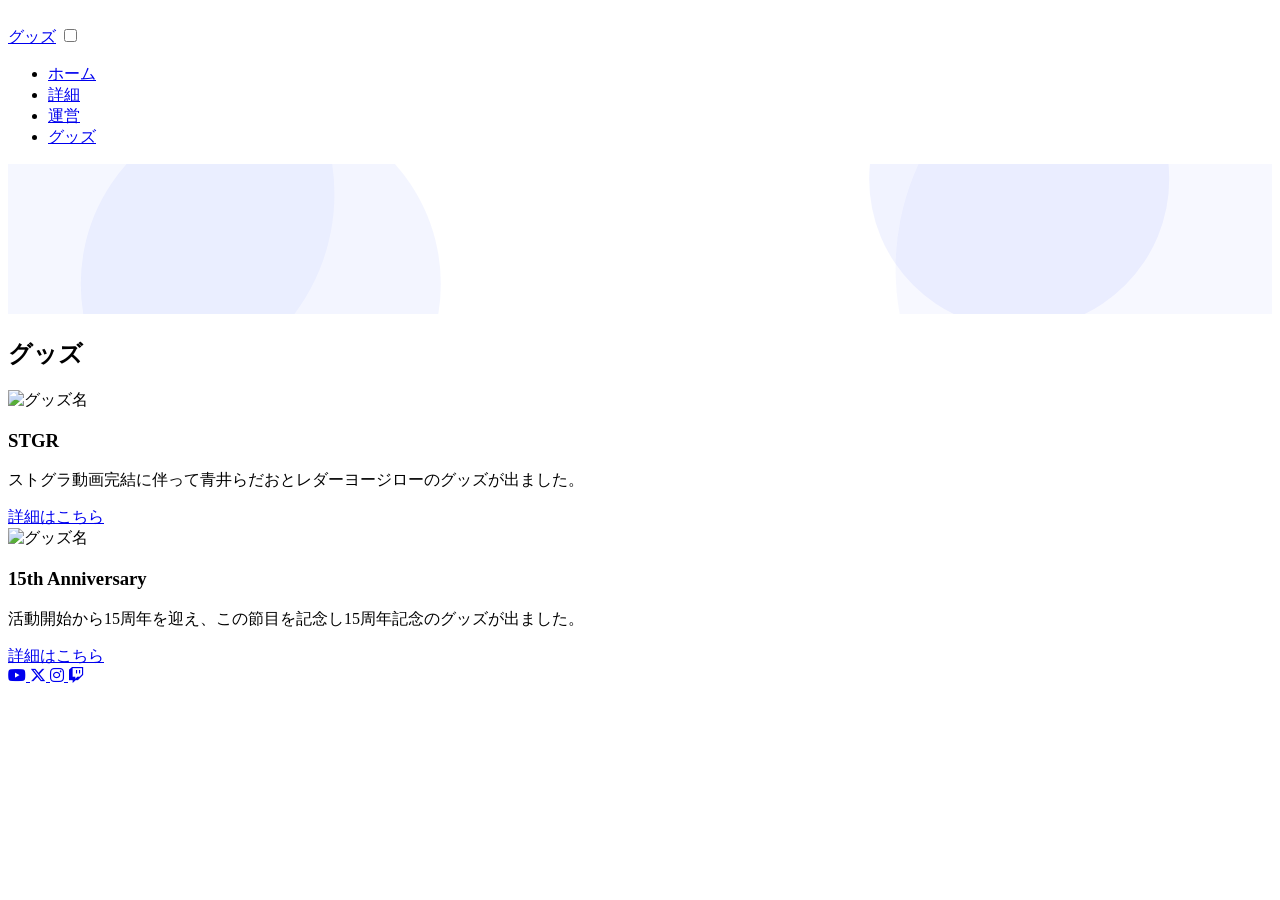
==== goods.html @ 2cfcc07a "Add files via upload" ====
<!DOCTYPE html>
<html lang="ja">

<head>
    <meta charset="UTF-8">
    <meta name="viewport" content="width=device-width, initial-scale=1.0">
    <title>グッズ</title>
    <link rel="stylesheet" href="css/style.css">
    <link rel="stylesheet" href="https://cdnjs.cloudflare.com/ajax/libs/font-awesome/6.5.1/css/all.min.css">
</head>

<body>

    <img src="images/ratti.png" alt="" id="cursorImage">

    <header class="c-header c-hamburger-menu">
        <!-- 追記 クラスを追記 -->
        <a href="#" class="c-header__logo">グッズ</a>
        <input type="checkbox" name="hamburger" id="hamburger"
            class="c-hamburger-menu__input" /><!-- 追記 idはlabelのforと同じにする -->
        <label for="hamburger" class="c-hamburger-menu__bg"></label><!-- 追記 ハンバーガーメニューを開いた時の背景 -->
        <ul class="c-header__list c-hamburger-menu__list">
            <!-- 追記 クラスを追記 -->
            <li class="c-header__list-item">
                <a href="index.html" class="c-header__list-link">ホーム</a>
            </li>
            <li class="c-header__list-item">
                <a href="detail.html" class="c-header__list-link">詳細</a>
            </li>
            <li class="c-header__list-item">
                <a href="management.html" class="c-header__list-link">運営</a>
            </li>
            <li class="c-header__list-item">
                <a href="goods.html" class="c-header__list-link">グッズ</a>
            </li>

        </ul>
        <label for="hamburger" class="c-hamburger-menu__button"><!-- 追記 ハンバーガーメニューのボタン -->
            <span class="c-hamburger-menu__button-mark"></span>
            <span class="c-hamburger-menu__button-mark"></span>
            <span class="c-hamburger-menu__button-mark"></span>
        </label>
    </header>

    <div class="background-decoration">
        <svg width="100%" height="100%">
            <circle cx="10%" cy="20%" r="200" fill="#3b5cff" opacity="0.05" />
            <circle cx="80%" cy="10%" r="150" fill="#3b5cff" opacity="0.07" />
            <circle cx="90%" cy="70%" r="250" fill="#3b5cff" opacity="0.04" />
            <circle cx="20%" cy="80%" r="180" fill="#3b5cff" opacity="0.06" />
        </svg>
    </div>

    <div class="text-detail">
        <h2>グッズ</h2>
    </div>

    <div class="goods-list">
        <div class="goods-card">
            <img src="images/stgr (1).webp" alt="グッズ名">
            <div class="goods-card__info">
                <h3>STGR</h3>
                <p>ストグラ動画完結に伴って青井らだおとレダーヨージローのグッズが出ました。</p>
                <a href="https://rader-shop.com/collections/stgr" target="_blank" class="goods-btn">詳細はこちら</a>
            </div>
        </div>
        <div class="goods-card">
            <img src="images/footer_75002134-2767-4610-ae44-32c673217078.webp" alt="グッズ名">
            <div class="goods-card__info">
                <h3>15th Anniversary</h3>
                <p>活動開始から15周年を迎え、この節目を記念し15周年記念のグッズが出ました。</p>
                <a href="https://rader-shop.com/collections/15th" target="_blank" class="goods-btn">詳細はこちら</a>
            </div>
        </div>
        <!-- カードを増やすときはこのブロックをコピー -->
    </div>

    <footer class="footer">
        <a href="https://www.youtube.com/@radaooo" target="_blank">
            <i class="fa-brands fa-youtube"></i>
        </a>

        <a href="https://x.com/radaokun" target="_blank">
            <i class="fa-brands fa-x-twitter"></i>
        </a>

        <a href="https://www.instagram.com/radaokun/" target="_blank">
            <i class="fa-brands fa-instagram"></i>
        </a>

        <a href="https://www.twitch.tv/rader?lang=ja" target="_blank">
            <i class="fa-brands fa-twitch"></i>
        </a>
    </footer>
    <script src="javascrpt/moveSliber.js"></script>
</body>

</html>
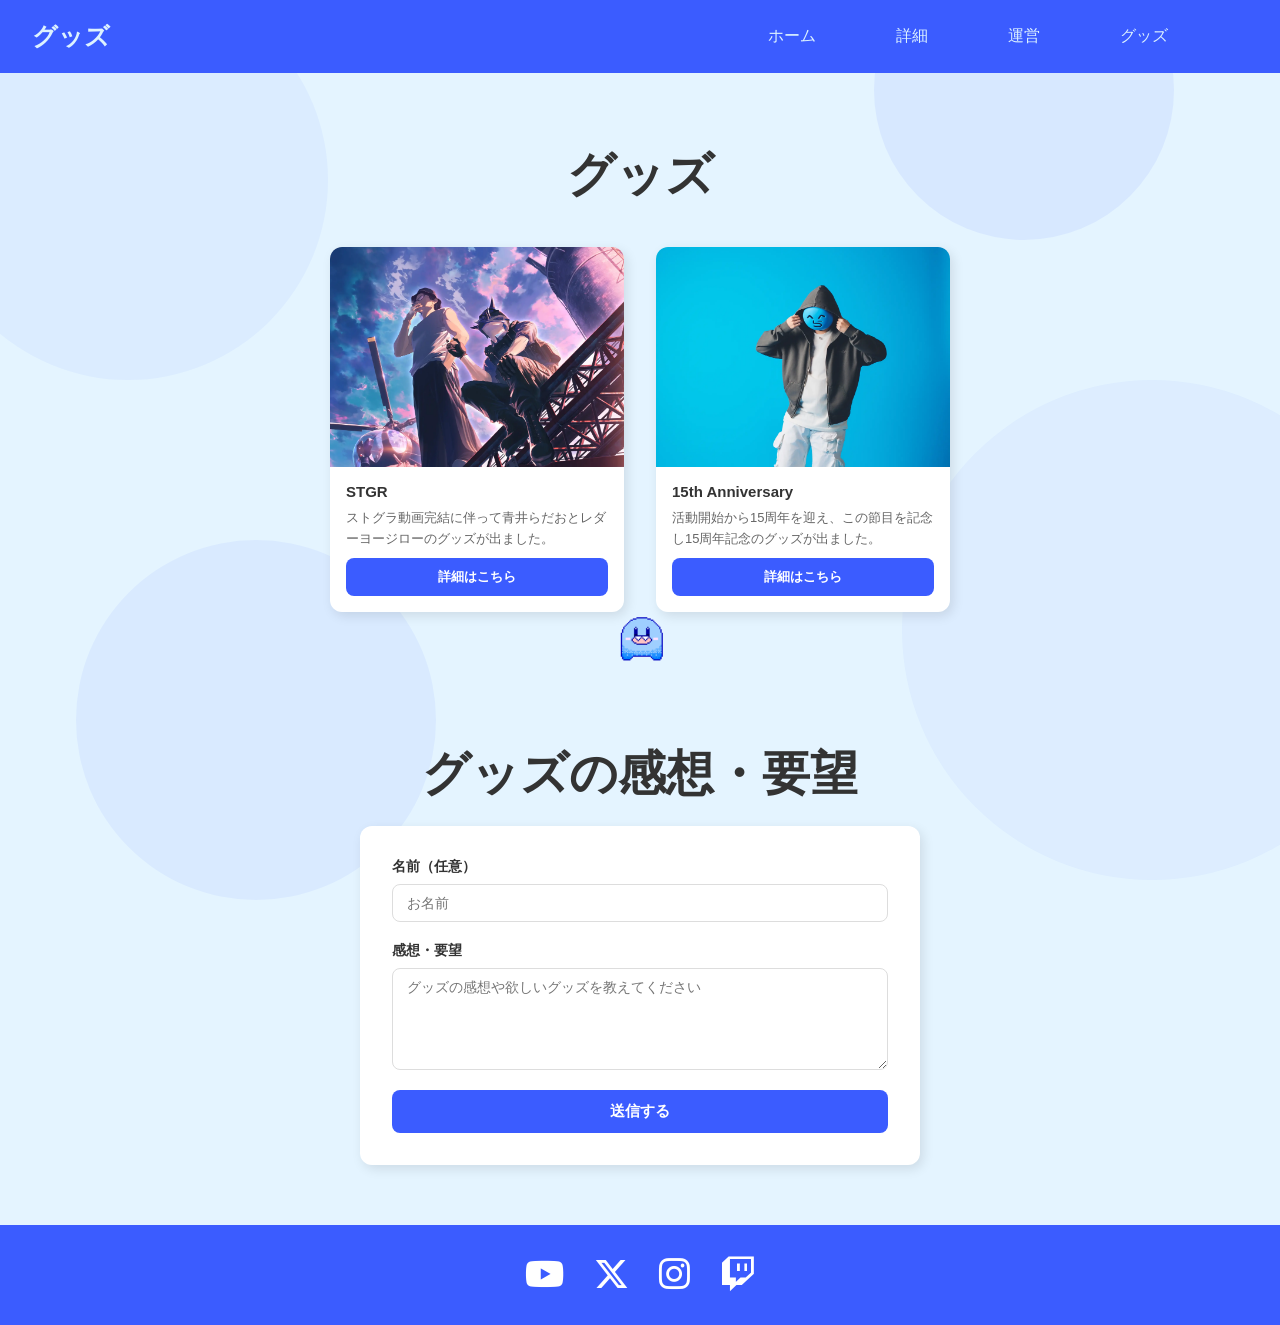
==== commit c7c559ba: "Add files via upload" ====
--- a/goods.html
+++ b/goods.html
@@ -72,7 +72,24 @@
                 <a href="https://rader-shop.com/collections/15th" target="_blank" class="goods-btn">詳細はこちら</a>
             </div>
         </div>
-        <!-- カードを増やすときはこのブロックをコピー -->
+    </div>
+
+    <div class="text-detail">
+        <h2>グッズの感想・要望</h2>
+    </div>
+
+    <div class="contact-wrap">
+        <form class="contact-form">
+            <div class="contact-form__group">
+                <label for="name">名前（任意）</label>
+                <input type="text" id="name" name="name" placeholder="お名前">
+            </div>
+            <div class="contact-form__group">
+                <label for="message">感想・要望</label>
+                <textarea id="message" name="message" placeholder="グッズの感想や欲しいグッズを教えてください" rows="5"></textarea>
+            </div>
+            <button type="submit" class="contact-btn">送信する</button>
+        </form>
     </div>
 
     <footer class="footer">
--- a/css/style.css
+++ b/css/style.css
@@ -0,0 +1,1015 @@
+body {
+
+  margin: 0;
+
+  background-color: rgb(228, 244, 255);
+
+  font-family: sans-serif;
+
+  display: flex;
+
+  flex-direction: column;
+
+  min-height: 10px;
+
+}
+
+.background-decoration {
+
+  position: fixed;
+
+  top: 0;
+
+  left: 0;
+
+  width: 100%;
+
+  height: 100%;
+
+  pointer-events: none;
+
+  z-index: -1;
+
+  overflow: hidden;
+
+}
+
+#cursorImage {
+  position: fixed;
+  top: 0;
+  left: 0;
+  width: 60px;
+  height: 60px;
+  object-fit: contain;
+  pointer-events: none;
+  transform: translate(-50%, -50%);
+  transition: transform 0.1s ease;
+  z-index: 9999;
+}
+
+html,
+body {
+
+  margin: 0;
+
+  padding: 0;
+
+  min-height: 100%;
+
+}
+
+* {
+
+  box-sizing: border-box;
+
+}
+
+.c-header {
+
+  align-items: center;
+
+  background-color: #3b5cff;
+
+  box-sizing: border-box;
+
+  display: flex;
+
+  justify-content: space-between;
+
+  padding: 1rem 2rem;
+
+  width: 100%;
+
+}
+
+.c-header__logo {
+
+  color: #ddf2ff;
+
+  min-width: 300px;
+
+  text-decoration: none;
+
+  font-size: 25px;
+
+  font-weight: bold;
+
+}
+
+.c-header__list {
+
+  box-sizing: border-box;
+
+  display: flex;
+
+  margin: 0;
+
+  padding: 0;
+
+}
+
+.c-header__list-item {
+
+  list-style: none;
+
+}
+
+.c-header__list-link {
+
+  color: #ddf2ff;
+
+  display: block;
+
+  margin-right: 80px;
+
+  text-decoration: none;
+
+  padding: 10px 0;
+
+}
+
+.c-header__list-link:hover {
+
+  filter: opacity(0.5);
+
+}
+
+.c-hamburger-menu {
+
+  position: relative;
+
+}
+
+@media screen and (max-width: 750px) {
+
+  .c-hamburger-menu__list {
+
+    background-color: #3b5cff;
+
+    align-items: flex-start;
+
+    display: flex;
+
+    flex-direction: column;
+
+    left: 0;
+
+    padding: 2rem;
+
+    position: absolute;
+
+    transform: translateX(-100%);
+
+    transition: 0.3s;
+
+    top: 100%;
+
+    width: 100%;
+
+  }
+
+  #hamburger:checked~.c-hamburger-menu__list {
+
+    transform: translateX(0%);
+
+    transition: 0.3s;
+
+  }
+
+}
+
+.c-hamburger-menu__input {
+
+  display: none;
+
+}
+
+.c-hamburger-menu__bg {
+
+  background-color: #ddf2ff;
+
+  cursor: pointer;
+
+  display: none;
+
+  height: 100vh;
+
+  left: 0;
+
+  opacity: 0.5;
+
+  position: absolute;
+
+  top: 0;
+
+  width: 100%;
+
+  z-index: -1;
+
+}
+
+#hamburger:checked~.c-hamburger-menu__bg {
+
+  display: block;
+
+}
+
+.c-hamburger-menu__button {
+
+  display: none;
+
+}
+
+.c-hamburger-menu__list {
+
+  z-index: 100;
+  /* 追加 */
+
+}
+
+@media screen and (max-width: 750px) {
+
+  .c-hamburger-menu__button {
+
+    align-items: center;
+
+    appearance: none;
+
+    background-color: transparent;
+
+    border: none;
+
+    cursor: pointer;
+
+    display: flex;
+
+    flex-direction: column;
+
+    gap: 5px;
+
+    height: 40px;
+
+    justify-content: center;
+
+    width: 40px;
+
+  }
+
+}
+
+.c-hamburger-menu__button-mark {
+
+  background-color: #ddf2ff;
+
+  display: block;
+
+  height: 2px;
+
+  transition: 0.3s;
+
+  width: 23px;
+
+}
+
+@media screen and (max-width: 750px) {
+
+  #hamburger:checked~.c-hamburger-menu__button .c-hamburger-menu__button-mark:nth-of-type(1) {
+
+    transform: translate(2px, 1px) rotate(45deg);
+
+    transform-origin: 0%;
+
+  }
+
+  #hamburger:checked~.c-hamburger-menu__button .c-hamburger-menu__button-mark:nth-of-type(2) {
+
+    opacity: 0;
+
+  }
+
+  #hamburger:checked~.c-hamburger-menu__button .c-hamburger-menu__button-mark:nth-of-type(3) {
+
+    transform: translate(2px, 3px) rotate(-45deg);
+
+    transform-origin: 0%;
+
+  }
+
+}
+
+.main-image {
+
+  width: 30%;
+
+  margin-top: 70px;
+
+  margin-left: 0;
+
+  max-width: 300px;
+
+}
+
+.section {
+
+  display: flex;
+
+  justify-content: center;
+
+  align-items: center;
+
+  gap: 80px;
+
+  padding: 20px;
+
+  flex-wrap: nowrap;
+
+}
+
+.section .text {
+
+  margin-top: 70px;
+
+}
+
+.section .text p {
+
+  border: none;
+
+  padding: 20px;
+
+  background-color: rgb(89, 100, 255);
+
+  font-size: clamp(16px, 1.25vw, 20px);
+
+  line-height: 1.8;
+
+  max-width: 500px;
+
+  width: 80%;
+
+  border-radius: 10px;
+
+  color: white;
+
+}
+
+@media screen and (max-width: 900px) {
+
+  .section {
+
+    flex-direction: column;
+
+    align-items: center;
+
+  }
+
+  .main-image {
+
+    margin-left: 0;
+    margin-top: 20px;
+
+  }
+
+  .section .text p {
+
+    width: 90%;
+
+  }
+
+}
+
+.f {
+
+  width: 100%;
+
+  max-width: 800px;
+
+  margin: 0 auto;
+
+}
+
+/* ===== スライダー ===== */
+
+.slider-wrapper {
+
+  position: relative;
+
+  width: 600px;
+
+  max-width: 100%;
+
+  overflow: hidden;
+
+  border-radius: 16px;
+
+  user-select: none;
+
+  margin: 0 auto;
+
+  margin-bottom: 20px;
+
+}
+
+.slider {
+
+  display: flex;
+
+  transition: transform 0.35s ease;
+
+  will-change: transform;
+
+  cursor: grab;
+
+}
+
+.slider.grabbing {
+
+  cursor: grabbing;
+
+  transition: none;
+
+}
+
+.slide {
+
+  flex: 0 0 100%;
+
+  aspect-ratio: 16 / 9;
+
+  position: relative;
+
+}
+
+.slide iframe {
+
+  position: absolute;
+
+  top: 0;
+
+  left: 0;
+
+  width: 100%;
+
+  height: 100%;
+
+  border: none;
+
+}
+
+/* ===== 矢印ボタン ===== */
+
+.arrow {
+
+  position: absolute;
+
+  top: 50%;
+
+  transform: translateY(-50%);
+
+  background: rgba(255, 255, 255, 0.25);
+
+  border: none;
+
+  color: #fff;
+
+  font-size: 2rem;
+
+  width: 44px;
+
+  height: 44px;
+
+  border-radius: 50%;
+
+  cursor: pointer;
+
+  display: flex;
+
+  align-items: center;
+
+  justify-content: center;
+
+  transition: background 0.2s;
+
+  z-index: 10;
+
+}
+
+.arrow:hover {
+
+  background: rgba(255, 255, 255, 0.5);
+
+}
+
+.prev {
+  left: 12px;
+}
+
+.next {
+  right: 12px;
+}
+
+/* ===== ドット ===== */
+
+.dots {
+
+  position: absolute;
+
+  bottom: 14px;
+
+  width: 100%;
+
+  display: flex;
+
+  justify-content: center;
+
+  gap: 8px;
+
+}
+
+.dot {
+
+  width: 10px;
+
+  height: 10px;
+
+  border-radius: 50%;
+
+  background: rgba(255, 255, 255, 0.4);
+
+  cursor: pointer;
+
+  transition: background 0.2s, transform 0.2s;
+
+}
+
+.dot.active {
+
+  background: #fff;
+
+  transform: scale(1.3);
+
+}
+
+/* ===== フッター ===== */
+
+.footer {
+
+  background-color: #3b5cff;
+
+  padding: 30px;
+
+  display: flex;
+
+  justify-content: center;
+
+  gap: 30px;
+
+}
+
+.footer a {
+
+  color: white;
+
+  font-size: 35px;
+
+  transition: 0.3s;
+
+}
+
+.footer a:hover {
+
+  opacity: 0.7;
+
+  transform: scale(1.2);
+
+}
+
+/* ===== 詳細ページ ===== */
+
+.side-image {
+
+  width: 70%;
+
+  margin-top: 60px;
+
+  margin-left: 0;
+
+  max-width: 700px;
+
+}
+
+.section-detail {
+
+  display: flex;
+
+  justify-content: center;
+
+  align-items: center;
+
+  gap: 80px;
+
+  padding: 70px 20px;
+
+  flex-wrap: wrap;
+
+  flex-direction: column;
+
+}
+
+.section-detail .text p {
+  border: none;
+  padding: 20px;
+  background-color: rgb(89, 100, 255);
+  font-size: clamp(16px, 1.25vw, 20px);
+  line-height: 1.8;
+  max-width: 800px;
+  width: 95%;
+  border-radius: 10px;
+  color: white;
+  margin: 0 auto;
+}
+
+@media screen and (max-width: 900px) {
+  .section-detail {
+    gap: 30px;
+  }
+
+  .side-image {
+    width: 90%;
+    margin-left: 0;
+  }
+
+  .section-detail .text p {
+    width: 90%;
+    font-size: 18px;
+  }
+}
+
+.profile-table {
+  border-collapse: collapse;
+  width: 100%;
+  max-width: 600px;
+  margin: 20px auto;
+}
+
+.profile-table th,
+.profile-table td {
+  padding: 14px 20px;
+  text-align: left;
+  border-bottom: 1px solid rgba(0, 0, 0, 0.1);
+  font-size: 15px;
+}
+
+.profile-table th {
+  width: 140px;
+  color: #3b5cff;
+  font-weight: bold;
+  white-space: nowrap;
+}
+
+.profile-table td {
+  color: #333;
+}
+
+.profile-table tr:last-child th,
+.profile-table tr:last-child td {
+  border-bottom: none;
+}
+
+.x {
+  width: 100%;
+  max-width: 800px;
+  margin: 0 auto;
+  flex: 1;
+}
+
+.text-detail {
+  text-align: center;
+  margin-top: 30px;
+  margin-bottom: 10px;
+  padding: 0 20px;
+}
+
+.text-detail h2 {
+  font-size: clamp(28px, 4vw, 48px);
+  color: #333;
+  margin-bottom: 10px;
+}
+
+.divider {
+  display: flex;
+  align-items: center;
+  text-align: center;
+  margin: 30px 40px;
+  gap: 16px;
+}
+
+.divider::before,
+.divider::after {
+  content: '';
+  flex: 1;
+  border-top: 2px solid #3b5cff;
+}
+
+.divider span {
+  color: #3b5cff;
+  font-size: 16px;
+  font-weight: bold;
+  white-space: nowrap;
+}
+
+
+.sticky-note {
+  background-color: #fffde7;
+  border-radius: 8px;
+  padding: 20px 30px;
+  /* 上下20px 左右30px に拡大 */
+  width: 100%;
+  /* 160px → 420px に拡大 */
+  max-width: 100%;
+  /* スマホでもはみ出さないように */
+  box-shadow: 3px 4px 10px rgba(0, 0, 0, 0.2);
+  text-align: left;
+  position: relative;
+  margin: 0 auto;
+  /* ← 追加：中央寄せ */
+  display: flex;
+  align-items: center;
+  gap: 20px;
+  box-sizing: border-box;
+  opacity: 0;
+  transform: translateX(80px);
+  transition: opacity 0.6s ease, transform 0.6s ease;
+}
+
+.sticky-note.visible {
+  opacity: 1;
+  transform: translateX(0);
+}
+
+.sticky-note img {
+  width: 120px;
+  /* 横に大きくなったので画像サイズも調整 */
+  height: 120px;
+  object-fit: cover;
+  border-radius: 6px;
+  margin-bottom: 10px;
+  flex-shrink: 0;
+}
+
+.sticky-note p {
+  font-size: 13px;
+  color: #333;
+  line-height: 1.6;
+  margin: 0;
+  background-color: transparent;
+  border-radius: 0;
+  padding: 0;
+  width: 100%;
+  max-width: 100%;
+}
+
+.notes-wrap {
+  display: flex;
+  flex-direction: column;
+  gap: 16px;
+  padding: 20px;
+  width: 100%;
+  box-sizing: border-box;
+  overflow-x: hidden;
+}
+
+.member-list {
+  display: flex;
+  flex-direction: column;
+  gap: 60px;
+  padding: 20px 0;
+  max-width: 100%;
+  margin: 0 auto;
+  width: 100%;
+  box-sizing: border-box;
+}
+
+.member-card {
+  position: relative;
+  border-radius: 0;
+  height: 140px;
+  display: flex;
+  align-items: center;
+  overflow: visible;
+  /* 画像がはみ出るのでvisible */
+
+  opacity: 0;
+  transform: translateX(-60px);
+  transition: opacity 0.6s ease, transform 0.6s ease;
+}
+
+.member-card__info {
+  position: relative;
+  z-index: 2;
+  padding: 0 0 0 20%;
+  flex: 1;
+
+  opacity: 0;
+  transform: translateX(-30px);
+  transition: opacity 0.5s ease 0.3s, transform 0.5s ease 0.3s;
+}
+
+.member-card__info h3 {
+  margin: 0 0 8px;
+  font-size: 20px;
+  font-weight: 700;
+  color: white;
+}
+
+.member-card.visible {
+  opacity: 1;
+  transform: translateX(0);
+}
+
+.member-card__info p {
+  margin: 0;
+  font-size: 13px;
+  color: rgba(255, 255, 255, 0.85);
+}
+
+.member-card__img {
+  position: absolute;
+  right: 20%;
+  bottom: 0;
+  /* 下から画像がはみ出す */
+  z-index: 2;
+  height: 180px;
+  /* カードより30px大きくはみ出る */
+  width: 150px;
+  object-fit: contain;
+  opacity: 0;
+  transform: translateY(40px);
+  transition: opacity 0.6s ease 0.5s, transform 0.6s ease 0.5s;
+}
+
+.member-card.visible .member-card__info {
+  opacity: 1;
+  transform: translateX(0);
+}
+
+.member-card.visible .member-card__img {
+  opacity: 1;
+  transform: translateY(0);
+}
+
+/* イメージカラー：4人分を実際の色に変えてください */
+.member-card--yellow {
+  background-color: #f5c400;
+}
+
+.member-card--green {
+  background-color: #2ecc71;
+}
+
+.member-card--red {
+  background-color: #e83030;
+}
+
+.member-card--purple {
+  background-color: #8b3fe8;
+}
+
+.goods-list {
+  display: grid;
+  grid-template-columns: repeat(auto-fill, minmax(200px, 1fr));
+  gap: 32px;
+  padding: 20px 40px 60px;
+  max-width: 700px;
+  margin: 0 auto;
+  width: 100%;
+  box-sizing: border-box;
+}
+
+.goods-card {
+  background-color: white;
+  border-radius: 12px;
+  box-shadow: 3px 4px 12px rgba(0, 0, 0, 0.1);
+  overflow: hidden;
+  display: flex;
+  flex-direction: column;
+}
+
+.goods-card img {
+  width: 100%;
+  aspect-ratio: 4 / 3;
+  object-fit: cover;
+}
+
+.goods-card__info {
+  padding: 16px;
+  display: flex;
+  flex-direction: column;
+  gap: 8px;
+  flex: 1;
+}
+
+.goods-card__info h3 {
+  margin: 0;
+  font-size: 15px;
+  color: #333;
+  font-weight: bold;
+}
+
+.goods-card__info p {
+  margin: 0;
+  font-size: 13px;
+  color: #666;
+  line-height: 1.6;
+  flex: 1;
+}
+
+.goods-btn {
+  display: block;
+  text-align: center;
+  background-color: #3b5cff;
+  color: white;
+  text-decoration: none;
+  padding: 10px;
+  border-radius: 8px;
+  font-size: 13px;
+  font-weight: bold;
+  transition: 0.3s;
+  margin-top: auto;
+}
+
+.goods-btn:hover {
+  opacity: 0.8;
+  transform: scale(1.02);
+}
+
+@media screen and (max-width: 600px) {
+  .goods-list {
+    grid-template-columns: 1fr;
+    padding: 20px 16px 60px;
+    gap: 16px;
+  }
+}
+
+.contact-wrap {
+  max-width: 600px;
+  margin: 0 auto 60px;
+  padding: 0 20px;
+  width: 100%;
+  box-sizing: border-box;
+}
+
+.contact-form {
+  background-color: white;
+  border-radius: 12px;
+  box-shadow: 3px 4px 12px rgba(0, 0, 0, 0.1);
+  padding: 32px;
+  display: flex;
+  flex-direction: column;
+  gap: 20px;
+}
+
+.contact-form__group {
+  display: flex;
+  flex-direction: column;
+  gap: 8px;
+}
+
+.contact-form__group label {
+  font-size: 14px;
+  font-weight: bold;
+  color: #333;
+}
+
+.contact-form__group input,
+.contact-form__group textarea {
+  border: 1px solid #ddd;
+  border-radius: 8px;
+  font-size: 14px;
+  outline: none;
+  padding: 10px 14px;
+  transition: border 0.2s;
+  font-family: sans-serif;
+}
+
+.contact-form__group input:focus,
+.contact-form__group textarea:focus {
+  border-color: #3b5cff;
+}
+
+.contact-btn {
+  background-color: #3b5cff;
+  border: none;
+  border-radius: 8px;
+  color: white;
+  cursor: pointer;
+  font-size: 15px;
+  font-weight: bold;
+  padding: 12px;
+  transition: 0.3s;
+}
+
+.contact-btn:hover {
+  opacity: 0.8;
+  transform: scale(1.02);
+}
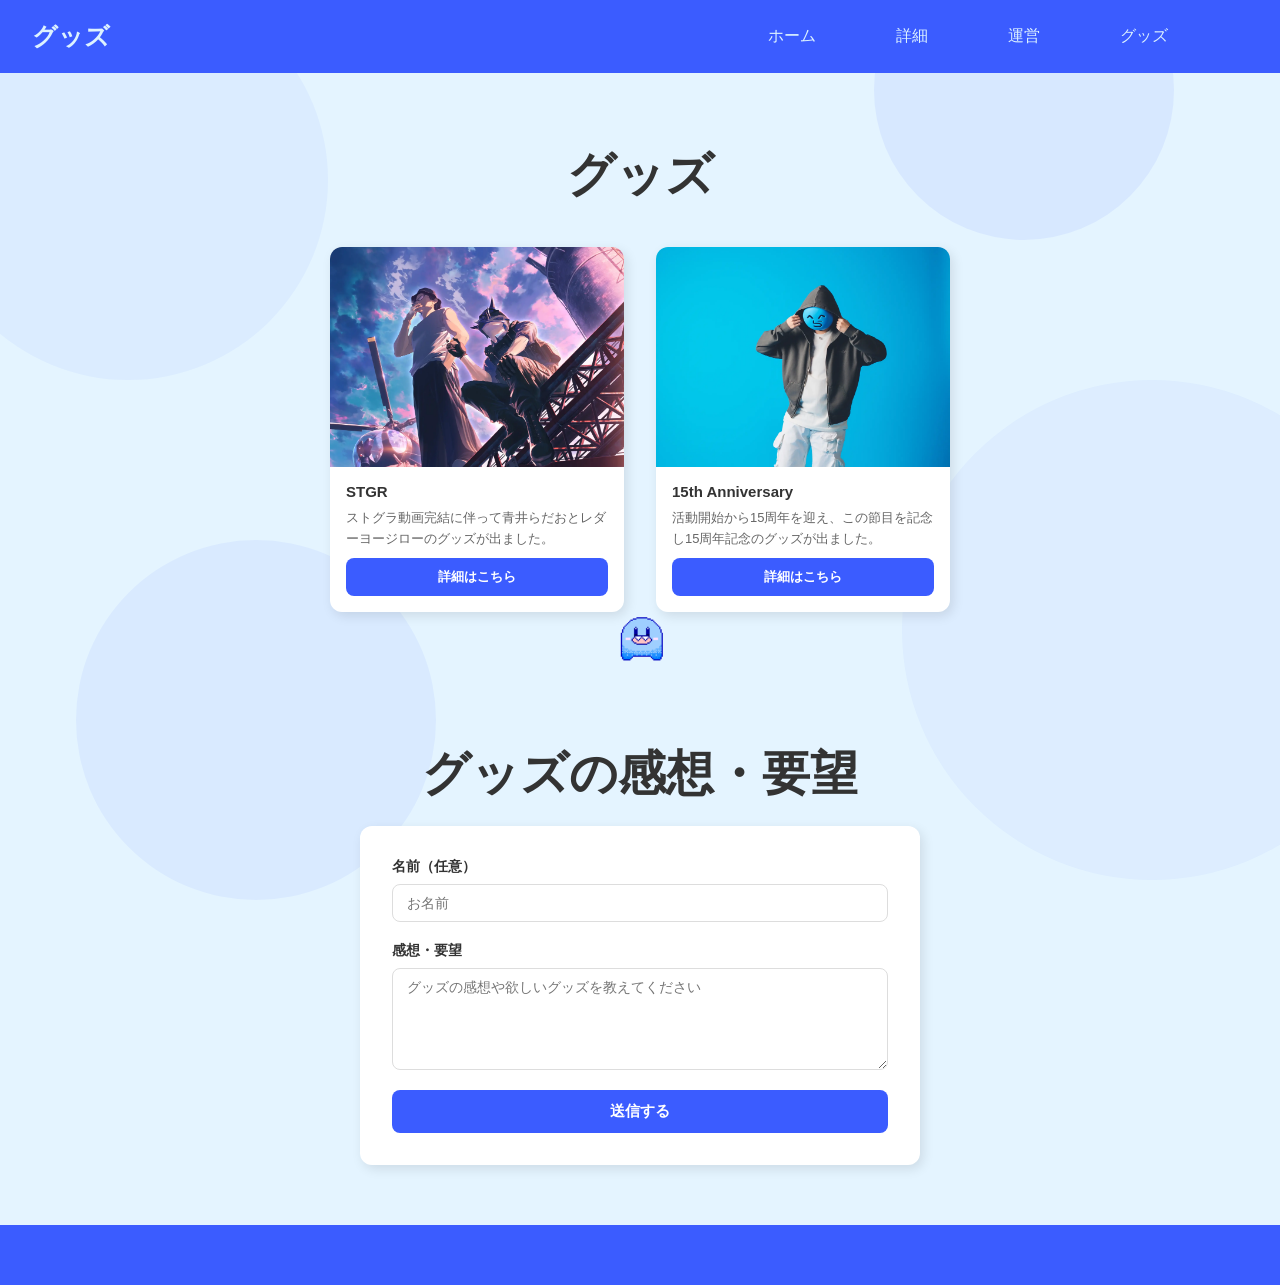
==== commit f2f478dc: "Add files via upload" ====
--- a/goods.html
+++ b/goods.html
@@ -6,7 +6,7 @@
     <meta name="viewport" content="width=device-width, initial-scale=1.0">
     <title>グッズ</title>
     <link rel="stylesheet" href="css/style.css">
-    <link rel="stylesheet" href="https://cdnjs.cloudflare.com/ajax/libs/font-awesome/6.5.1/css/all.min.css">
+    <!--<link rel="stylesheet" href="https://cdnjs.cloudflare.com/ajax/libs/font-awesome/6.5.1/css/all.min.css"> -->
 </head>
 
 <body>
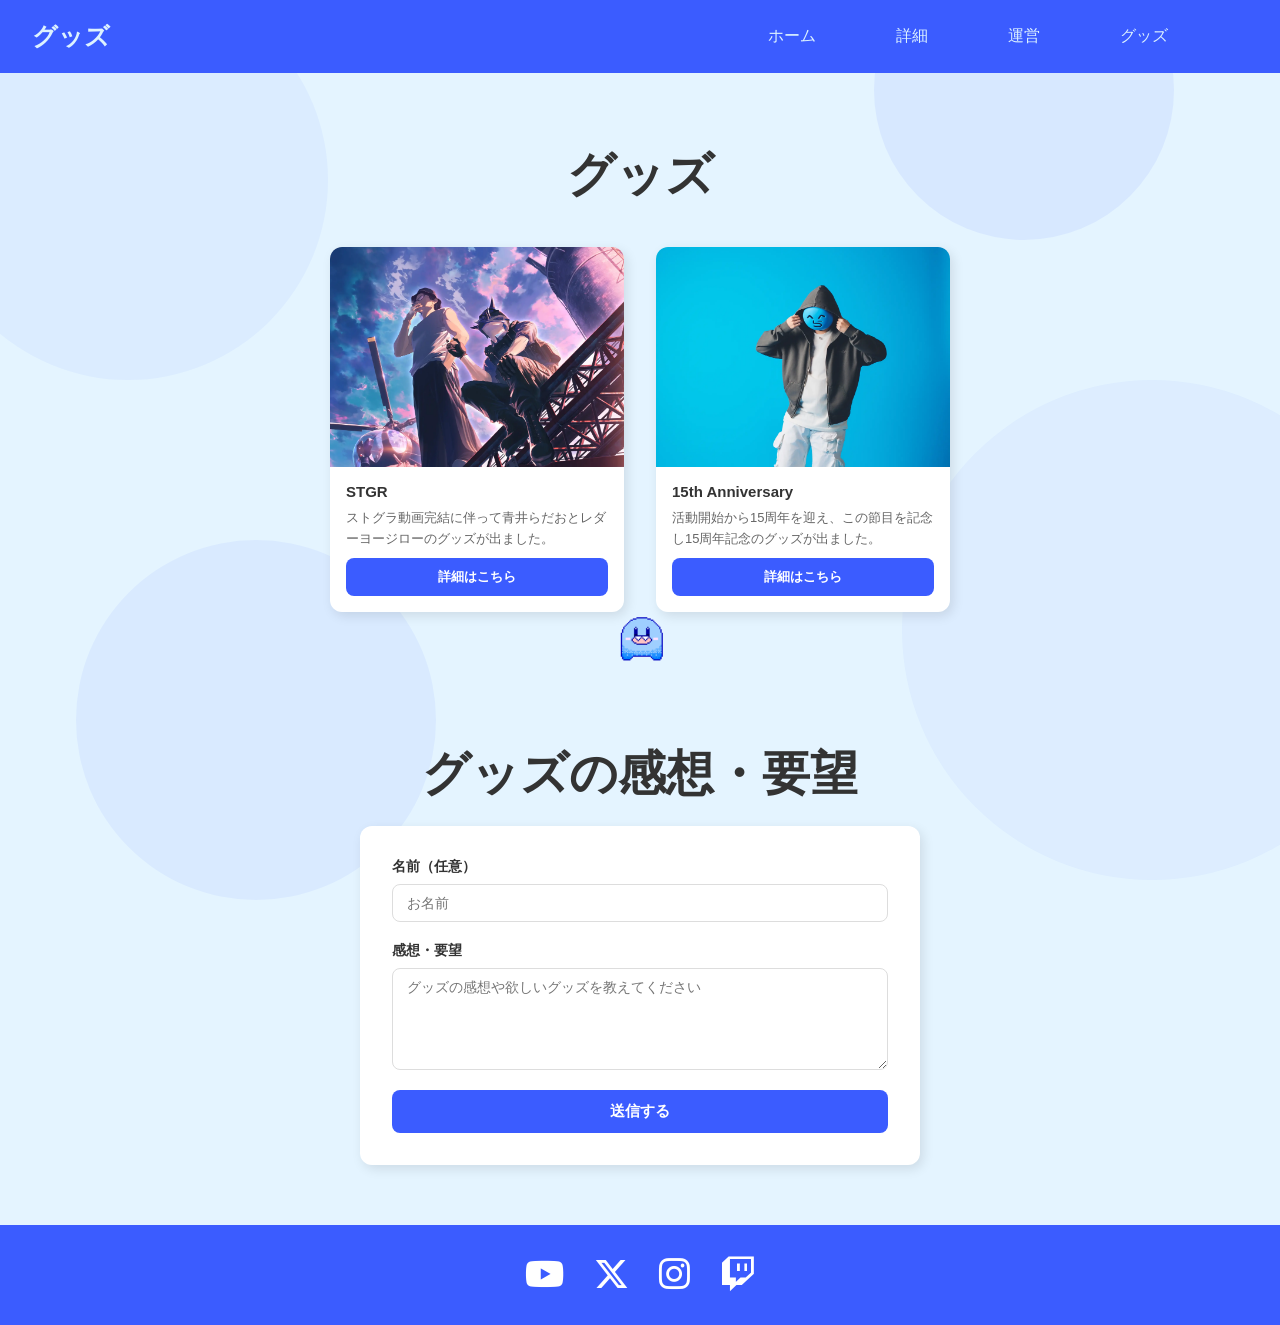
==== commit 43901723: "Update goods.html" ====
--- a/goods.html
+++ b/goods.html
@@ -6,7 +6,7 @@
     <meta name="viewport" content="width=device-width, initial-scale=1.0">
     <title>グッズ</title>
     <link rel="stylesheet" href="css/style.css">
-    <!--<link rel="stylesheet" href="https://cdnjs.cloudflare.com/ajax/libs/font-awesome/6.5.1/css/all.min.css"> -->
+    <link rel="stylesheet" href="https://cdnjs.cloudflare.com/ajax/libs/font-awesome/6.5.1/css/all.min.css">
 </head>
 
 <body>
@@ -112,4 +112,4 @@
     <script src="javascrpt/moveSliber.js"></script>
 </body>
 
-</html>+</html>
